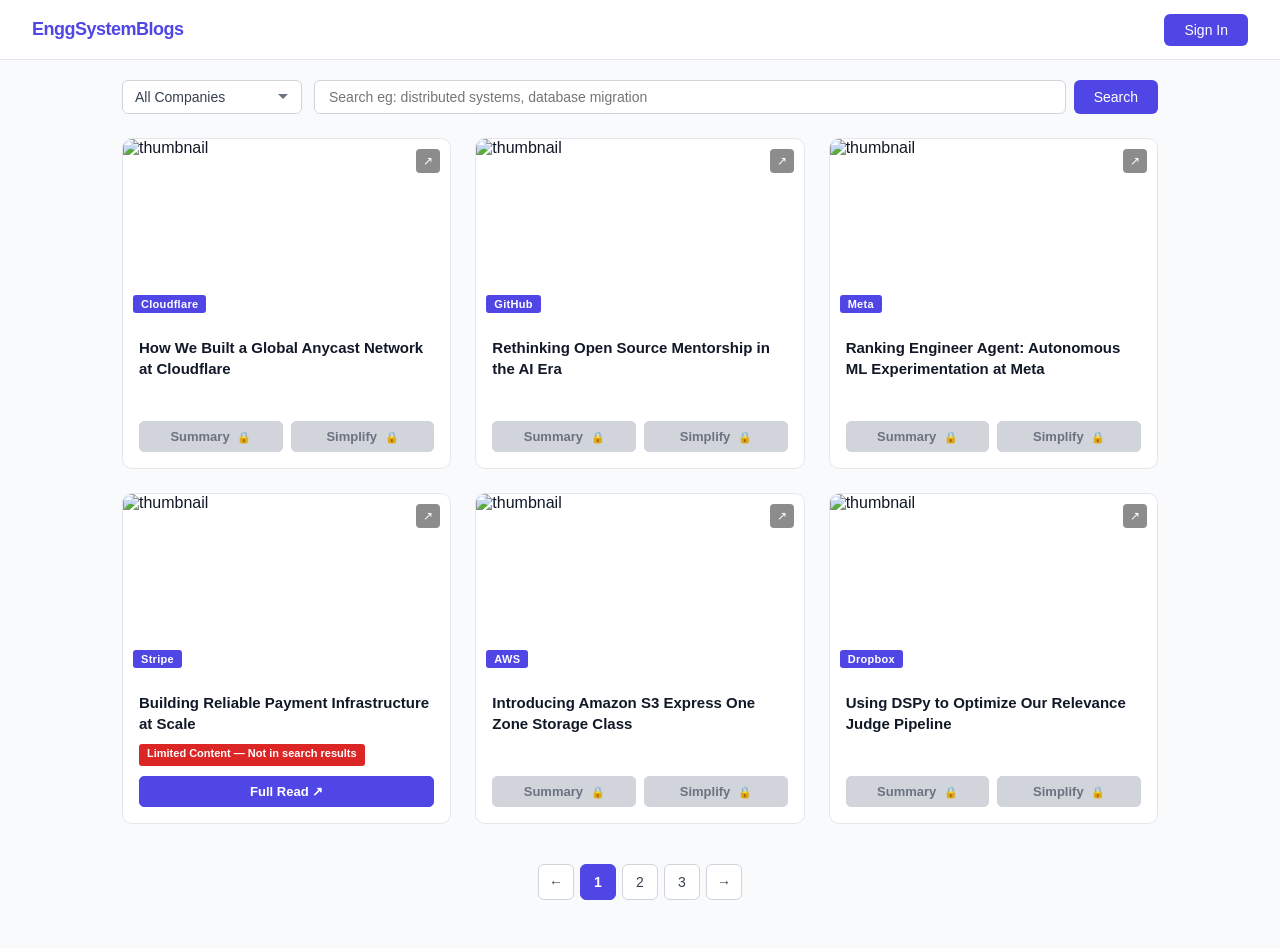
==== mockups/guest_feed.html @ f328603a "enggfeed modules, docs, setup" ====
<!DOCTYPE html>
<html lang="en">
<head>
  <meta charset="UTF-8" />
  <meta name="viewport" content="width=device-width, initial-scale=1.0" />
  <title>EnggSystemBlogs</title>
  <style>
    * { box-sizing: border-box; margin: 0; padding: 0; }

    body {
      font-family: -apple-system, BlinkMacSystemFont, 'Segoe UI', Roboto, sans-serif;
      background: #F9FAFB;
      color: #111827;
    }

    /* ── Navbar ── */
    nav {
      background: #fff;
      border-bottom: 1px solid #E5E7EB;
      padding: 0 32px;
      height: 60px;
      display: flex;
      align-items: center;
      justify-content: space-between;
      position: sticky;
      top: 0;
      z-index: 100;
    }

    .nav-logo {
      font-size: 18px;
      font-weight: 700;
      color: #4F46E5;
      letter-spacing: -0.5px;
    }

    .btn-signin {
      background: #4F46E5;
      color: #fff;
      border: none;
      padding: 8px 20px;
      font-size: 14px;
      font-weight: 500;
      cursor: pointer;
      border-radius: 6px;
    }

    .btn-signin:hover { background: #4338CA; }

    /* ── Flash message ── */
    .flash {
      background: #FEF2F2;
      border-bottom: 1px solid #FECACA;
      color: #B91C1C;
      text-align: center;
      padding: 10px 32px;
      font-size: 14px;
      display: none;
    }

    /* ── Feed row (filters + search) ── */
    .feed-controls {
      display: flex;
      align-items: center;
      gap: 12px;
      padding: 20px 32px 0;
      max-width: 1100px;
      margin: 0 auto;
    }

    .company-select {
      appearance: none;
      background: #fff url("data:image/svg+xml,%3Csvg xmlns='http://www.w3.org/2000/svg' width='12' height='12' viewBox='0 0 12 12'%3E%3Cpath fill='%236B7280' d='M6 8L1 3h10z'/%3E%3C/svg%3E") no-repeat right 12px center;
      border: 1px solid #D1D5DB;
      border-radius: 6px;
      padding: 8px 36px 8px 12px;
      font-size: 14px;
      color: #374151;
      cursor: pointer;
      min-width: 180px;
    }

    .company-select:focus { outline: none; border-color: #4F46E5; }

    .search-wrapper {
      display: flex;
      flex: 1;
      gap: 8px;
    }

    .search-input {
      flex: 1;
      border: 1px solid #D1D5DB;
      border-radius: 6px;
      padding: 8px 14px;
      font-size: 14px;
      color: #374151;
    }

    .search-input:focus { outline: none; border-color: #4F46E5; }

    .btn-search {
      background: #4F46E5;
      color: #fff;
      border: none;
      padding: 8px 20px;
      font-size: 14px;
      font-weight: 500;
      border-radius: 6px;
      cursor: pointer;
    }

    .btn-search:hover { background: #4338CA; }

    /* ── Card Grid ── */
    .grid {
      display: grid;
      grid-template-columns: repeat(3, 1fr);
      gap: 24px;
      padding: 24px 32px 40px;
      max-width: 1100px;
      margin: 0 auto;
    }

    /* ── Card ── */
    .card {
      background: #fff;
      border: 1px solid #E5E7EB;
      border-radius: 10px;
      overflow: hidden;
      display: flex;
      flex-direction: column;
      transition: box-shadow 0.2s;
    }

    .card:hover { box-shadow: 0 4px 16px rgba(0,0,0,0.08); }

    .card-thumbnail {
      position: relative;
      width: 100%;
      aspect-ratio: 16/9;
      overflow: hidden;
      cursor: pointer;
    }

    .card-thumbnail img {
      width: 100%;
      height: 100%;
      object-fit: cover;
      display: block;
    }

    .company-badge {
      position: absolute;
      bottom: 10px;
      left: 10px;
      background: #4F46E5;
      color: #fff;
      font-size: 11px;
      font-weight: 600;
      padding: 3px 8px;
      border-radius: 3px;
      letter-spacing: 0.3px;
    }

    /* external link signal */
    .card-thumbnail::after {
      content: '↗';
      position: absolute;
      top: 10px;
      right: 10px;
      background: rgba(0,0,0,0.45);
      color: #fff;
      font-size: 12px;
      width: 24px;
      height: 24px;
      border-radius: 4px;
      display: flex;
      align-items: center;
      justify-content: center;
    }

    .card-body {
      padding: 14px 16px 16px;
      display: flex;
      flex-direction: column;
      gap: 10px;
      flex: 1;
    }

    .card-title {
      font-size: 15px;
      font-weight: 600;
      color: #111827;
      line-height: 1.4;
      cursor: pointer;
    }

    .card-title:hover { color: #4F46E5; }

    /* Tags row — hidden for guests, shown as locked placeholder */
    .card-tags {
      display: flex;
      gap: 6px;
      flex-wrap: wrap;
      min-height: 22px;
    }

    /* Limited badge */
    .badge-limited {
      display: inline-block;
      background: #DC2626;
      color: #fff;
      font-size: 11px;
      font-weight: 700;
      padding: 3px 8px;
      border-radius: 3px;
    }

    .card-actions {
      display: flex;
      gap: 8px;
      margin-top: auto;
    }

    .btn-action {
      flex: 1;
      padding: 7px 0;
      font-size: 13px;
      font-weight: 700;
      border-radius: 5px;
      cursor: pointer;
      border: 1.5px solid #4F46E5;
      background: #4F46E5;
      color: #fff;
      position: relative;
    }

    .btn-action:hover { background: #4338CA; border-color: #4338CA; }

    /* Locked button state for guests */
    .btn-action.locked {
      border-color: #D1D5DB;
      background: #D1D5DB;
      color: #6B7280;
      cursor: default;
    }

    .btn-action.locked:hover { background: #D1D5DB; border-color: #D1D5DB; }

    .lock-icon {
      font-size: 11px;
      margin-left: 4px;
    }

    /* ── Pagination ── */
    .pagination {
      display: flex;
      justify-content: center;
      align-items: center;
      gap: 6px;
      padding: 0 32px 48px;
    }

    .page-btn {
      width: 36px;
      height: 36px;
      border: 1px solid #D1D5DB;
      background: #fff;
      border-radius: 6px;
      font-size: 14px;
      cursor: pointer;
      color: #374151;
    }

    .page-btn.active {
      background: #4F46E5;
      border-color: #4F46E5;
      color: #fff;
      font-weight: 600;
    }

    .page-btn:hover:not(.active) { border-color: #4F46E5; color: #4F46E5; }

    /* ── Sign In Modal ── */
    .modal-overlay {
      display: none;
      position: fixed;
      inset: 0;
      background: rgba(0,0,0,0.4);
      z-index: 200;
      align-items: center;
      justify-content: center;
    }

    .modal-overlay.open { display: flex; }

    .modal {
      background: #fff;
      border-radius: 12px;
      padding: 48px 40px;
      width: 380px;
      text-align: center;
      box-shadow: 0 20px 60px rgba(0,0,0,0.15);
    }

    .modal-logo {
      font-size: 22px;
      font-weight: 700;
      color: #4F46E5;
      margin-bottom: 8px;
    }

    .modal-tagline {
      font-size: 15px;
      color: #6B7280;
      margin-bottom: 32px;
      line-height: 1.5;
    }

    .btn-google {
      display: flex;
      align-items: center;
      justify-content: center;
      gap: 10px;
      width: 100%;
      padding: 12px;
      border: 1.5px solid #D1D5DB;
      border-radius: 6px;
      background: #fff;
      font-size: 15px;
      font-weight: 500;
      color: #374151;
      cursor: pointer;
    }

    .btn-google:hover { background: #F9FAFB; border-color: #9CA3AF; }

    .google-icon {
      width: 20px;
      height: 20px;
    }

    .modal-close {
      margin-top: 20px;
      background: none;
      border: none;
      color: #9CA3AF;
      font-size: 13px;
      cursor: pointer;
    }

    .modal-close:hover { color: #6B7280; }

    /* ── Responsive ── */
    @media (max-width: 768px) {
      .grid { grid-template-columns: 1fr; padding: 16px; }
      .feed-controls { flex-direction: column; padding: 16px; }
      .search-wrapper { width: 100%; }
      nav { padding: 0 16px; }
    }
  </style>
</head>
<body>

  <!-- Navbar -->
  <nav>
    <div class="nav-logo">EnggSystemBlogs</div>
    <button class="btn-signin" onclick="document.getElementById('signinModal').classList.add('open')">Sign In</button>
  </nav>

  <!-- Flash message (hidden by default) -->
  <div class="flash" id="flashMsg">Sorry, we are unable to process your request. Please try again after some time.</div>

  <!-- Feed Controls -->
  <div class="feed-controls">
    <select class="company-select">
      <option value="">All Companies</option>
      <option>Cloudflare</option>
      <option>GitHub</option>
      <option>Meta</option>
      <option>AWS</option>
      <option>Slack Engineering</option>
      <option>Netflix</option>
      <option>Airbnb</option>
      <option>Dropbox</option>
      <option>Fly.io</option>
      <option>Discord</option>
      <option>Spotify</option>
      <option>Google Developers</option>
      <option>Stripe</option>
    </select>
    <div class="search-wrapper">
      <input class="search-input" type="text" placeholder="Search eg: distributed systems, database migration" />
      <button class="btn-search">Search</button>
    </div>
  </div>

  <!-- Card Grid -->
  <div class="grid">

    <!-- Full tier card -->
    <div class="card">
      <div class="card-thumbnail" onclick="window.open('#', '_blank')">
        <img src="https://placehold.co/600x340/6366F1/ffffff?text=Article+Image" alt="thumbnail" />
        <span class="company-badge">Cloudflare</span>
      </div>
      <div class="card-body">
        <div class="card-title">How We Built a Global Anycast Network at Cloudflare</div>
        <div class="card-tags"><!-- tags hidden for guests --></div>
        <div class="card-actions">
          <button class="btn-action locked" onclick="document.getElementById('signinModal').classList.add('open')">Summary <span class="lock-icon">🔒</span></button>
          <button class="btn-action locked" onclick="document.getElementById('signinModal').classList.add('open')">Simplify <span class="lock-icon">🔒</span></button>
        </div>
      </div>
    </div>

    <!-- Full tier card -->
    <div class="card">
      <div class="card-thumbnail" onclick="window.open('#', '_blank')">
        <img src="https://placehold.co/600x340/8B5CF6/ffffff?text=Article+Image" alt="thumbnail" />
        <span class="company-badge">GitHub</span>
      </div>
      <div class="card-body">
        <div class="card-title">Rethinking Open Source Mentorship in the AI Era</div>
        <div class="card-tags"></div>
        <div class="card-actions">
          <button class="btn-action locked" onclick="document.getElementById('signinModal').classList.add('open')">Summary <span class="lock-icon">🔒</span></button>
          <button class="btn-action locked" onclick="document.getElementById('signinModal').classList.add('open')">Simplify <span class="lock-icon">🔒</span></button>
        </div>
      </div>
    </div>

    <!-- Full tier card -->
    <div class="card">
      <div class="card-thumbnail" onclick="window.open('#', '_blank')">
        <img src="https://placehold.co/600x340/EC4899/ffffff?text=Article+Image" alt="thumbnail" />
        <span class="company-badge">Meta</span>
      </div>
      <div class="card-body">
        <div class="card-title">Ranking Engineer Agent: Autonomous ML Experimentation at Meta</div>
        <div class="card-tags"></div>
        <div class="card-actions">
          <button class="btn-action locked" onclick="document.getElementById('signinModal').classList.add('open')">Summary <span class="lock-icon">🔒</span></button>
          <button class="btn-action locked" onclick="document.getElementById('signinModal').classList.add('open')">Simplify <span class="lock-icon">🔒</span></button>
        </div>
      </div>
    </div>

    <!-- Limited tier card -->
    <div class="card">
      <div class="card-thumbnail" onclick="window.open('#', '_blank')">
        <img src="https://placehold.co/600x340/F59E0B/ffffff?text=Article+Image" alt="thumbnail" />
        <span class="company-badge">Stripe</span>
      </div>
      <div class="card-body">
        <div class="card-title">Building Reliable Payment Infrastructure at Scale</div>
        <div class="card-tags">
          <span class="badge-limited">Limited Content — Not in search results</span>
        </div>
        <div class="card-actions">
          <button class="btn-action" onclick="window.open('#', '_blank')">Full Read ↗</button>
        </div>
      </div>
    </div>

    <!-- Full tier card -->
    <div class="card">
      <div class="card-thumbnail" onclick="window.open('#', '_blank')">
        <img src="https://placehold.co/600x340/10B981/ffffff?text=Article+Image" alt="thumbnail" />
        <span class="company-badge">AWS</span>
      </div>
      <div class="card-body">
        <div class="card-title">Introducing Amazon S3 Express One Zone Storage Class</div>
        <div class="card-tags"></div>
        <div class="card-actions">
          <button class="btn-action locked" onclick="document.getElementById('signinModal').classList.add('open')">Summary <span class="lock-icon">🔒</span></button>
          <button class="btn-action locked" onclick="document.getElementById('signinModal').classList.add('open')">Simplify <span class="lock-icon">🔒</span></button>
        </div>
      </div>
    </div>

    <!-- Full tier card -->
    <div class="card">
      <div class="card-thumbnail" onclick="window.open('#', '_blank')">
        <img src="https://placehold.co/600x340/3B82F6/ffffff?text=Article+Image" alt="thumbnail" />
        <span class="company-badge">Dropbox</span>
      </div>
      <div class="card-body">
        <div class="card-title">Using DSPy to Optimize Our Relevance Judge Pipeline</div>
        <div class="card-tags"></div>
        <div class="card-actions">
          <button class="btn-action locked" onclick="document.getElementById('signinModal').classList.add('open')">Summary <span class="lock-icon">🔒</span></button>
          <button class="btn-action locked" onclick="document.getElementById('signinModal').classList.add('open')">Simplify <span class="lock-icon">🔒</span></button>
        </div>
      </div>
    </div>

  </div>

  <!-- Pagination -->
  <div class="pagination">
    <button class="page-btn">←</button>
    <button class="page-btn active">1</button>
    <button class="page-btn">2</button>
    <button class="page-btn">3</button>
    <button class="page-btn">→</button>
  </div>

  <!-- Sign In Modal -->
  <div class="modal-overlay" id="signinModal">
    <div class="modal" style="position:relative;">
      <button onclick="document.getElementById('signinModal').classList.remove('open')" style="position:absolute;top:14px;right:16px;background:none;border:none;font-size:20px;color:#9CA3AF;cursor:pointer;line-height:1;">✕</button>
      <div class="modal-logo">EnggSystemBlogs</div>
      <div class="modal-tagline">One place to read, discover and understand<br/>engineering blogs from the best in tech.</div>
      <button class="btn-google">
        <svg class="google-icon" viewBox="0 0 24 24" xmlns="http://www.w3.org/2000/svg">
          <path d="M22.56 12.25c0-.78-.07-1.53-.2-2.25H12v4.26h5.92c-.26 1.37-1.04 2.53-2.21 3.31v2.77h3.57c2.08-1.92 3.28-4.74 3.28-8.09z" fill="#4285F4"/>
          <path d="M12 23c2.97 0 5.46-.98 7.28-2.66l-3.57-2.77c-.98.66-2.23 1.06-3.71 1.06-2.86 0-5.29-1.93-6.16-4.53H2.18v2.84C3.99 20.53 7.7 23 12 23z" fill="#34A853"/>
          <path d="M5.84 14.09c-.22-.66-.35-1.36-.35-2.09s.13-1.43.35-2.09V7.07H2.18C1.43 8.55 1 10.22 1 12s.43 3.45 1.18 4.93l3.66-2.84z" fill="#FBBC05"/>
          <path d="M12 5.38c1.62 0 3.06.56 4.21 1.64l3.15-3.15C17.45 2.09 14.97 1 12 1 7.7 1 3.99 3.47 2.18 7.07l3.66 2.84c.87-2.6 3.3-4.53 6.16-4.53z" fill="#EA4335"/>
        </svg>
        Sign in with Google
      </button>
      <button class="modal-close" onclick="document.getElementById('signinModal').classList.remove('open')">Cancel</button>
    </div>
  </div>

</body>
</html>
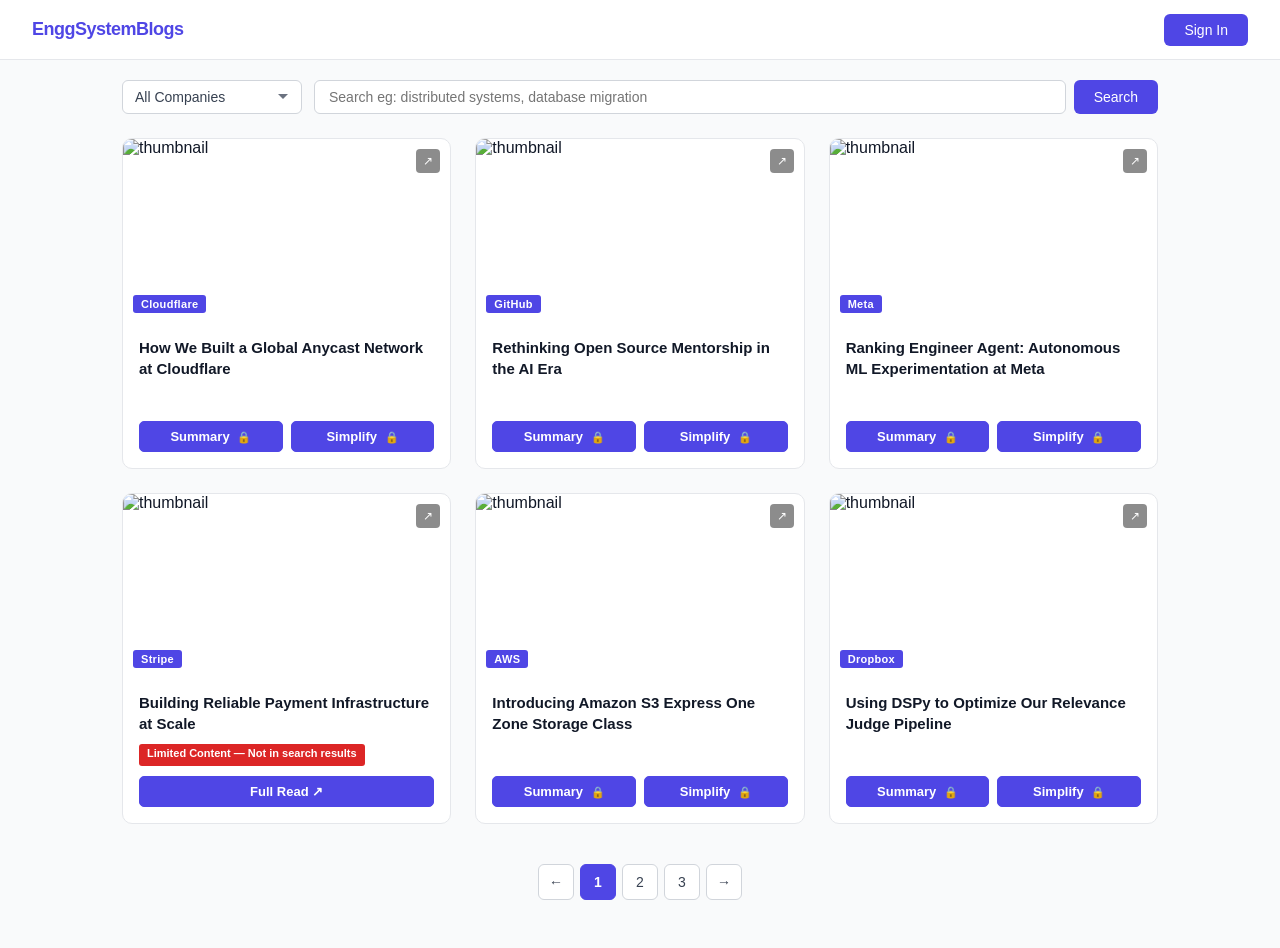
==== commit 57bbab28: "feat: user feedback module" ====
--- a/mockups/guest_feed.html
+++ b/mockups/guest_feed.html
@@ -240,13 +240,10 @@
 
     /* Locked button state for guests */
     .btn-action.locked {
-      border-color: #D1D5DB;
-      background: #D1D5DB;
-      color: #6B7280;
-      cursor: default;
-    }
-
-    .btn-action.locked:hover { background: #D1D5DB; border-color: #D1D5DB; }
+      cursor: pointer;
+    }
+
+    .btn-action.locked:hover { background: #4338CA; border-color: #4338CA; }
 
     .lock-icon {
       font-size: 11px;
